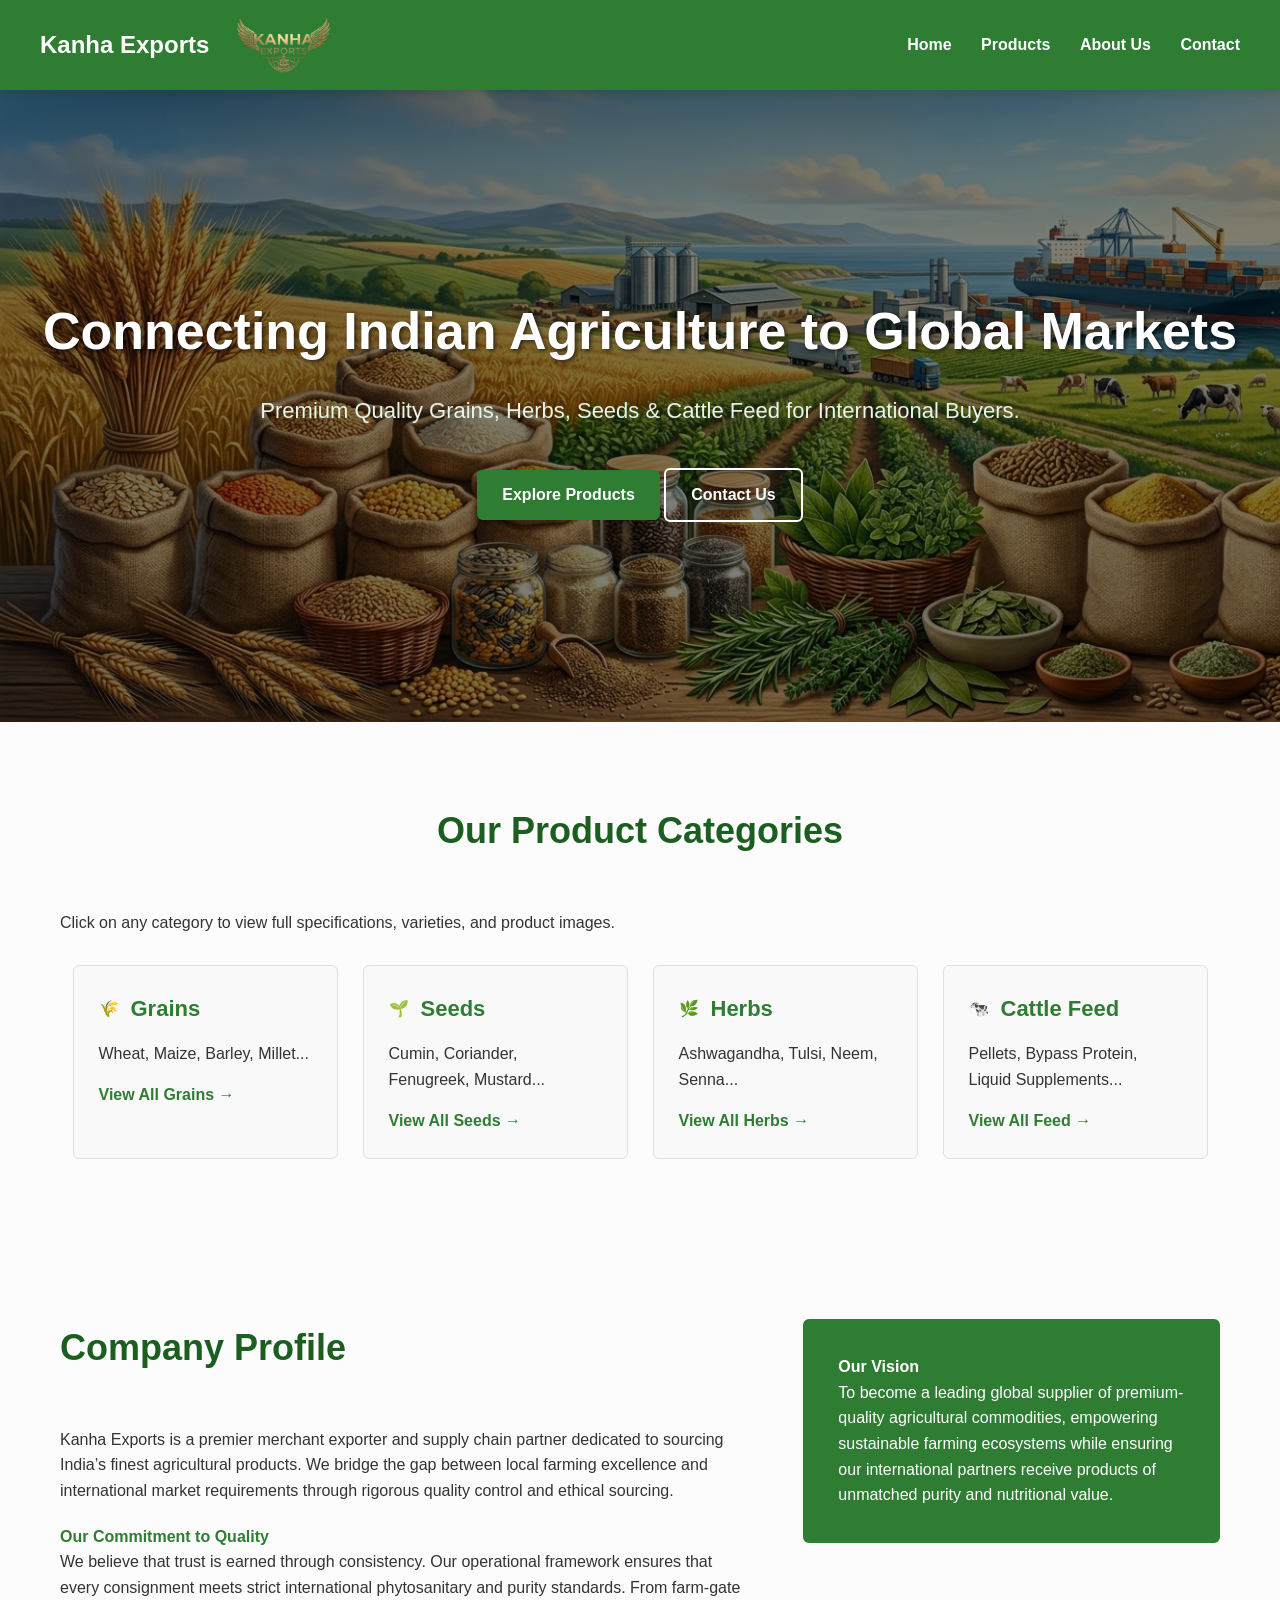
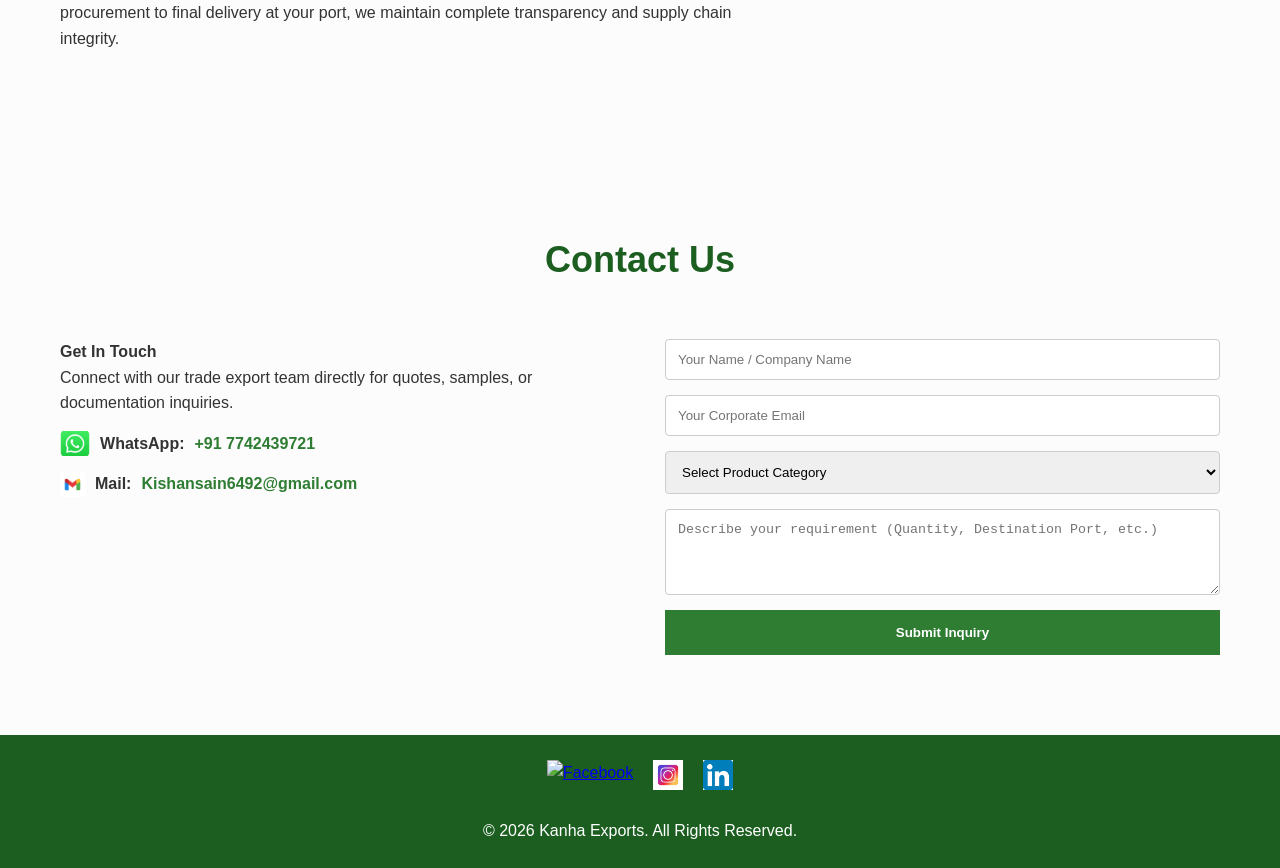
==== index.html @ 9e3fbcd3 "Fix Facebook image path" ====
<!DOCTYPE html>
    <html lang="en">
    <head>
        <meta charset="UTF-8">
        <meta name="viewport" content="width=device-width, initial-scale=1.0">
        <title>Kanha Exports | Global Agricultural Supplier</title>
        <link rel="stylesheet" href="css/style.css">
    </head>
    <body>

    <header>
        <div class="logo">
            <a href="index.html" style="display: flex; align-items: center; text-decoration: none; color: white; gap: 10px;">
                <span style="font-size: 24px; font-weight: bold;">Kanha Exports</span>
                <img src="image/logo.png" alt="Kanha Exports Logo" style="height: 50px;">
            </a>
        </div>
        <nav>
            <a href="index.html">Home</a>
            <a href="products.html">Products</a>
            <a href="index.html#about">About Us</a>
            <a href="index.html#contact" class="nav-contact">Contact</a>
        </nav>
    </header>

    <section class="hero">
        <div class="hero-content">
            <h2>Connecting Indian Agriculture to Global Markets</h2>
            <p>Premium Quality Grains, Herbs, Seeds & Cattle Feed for International Buyers.</p>
            <div class="hero-buttons">
                <a href="products.html" class="btn-primary">Explore Products</a>
                <a href="#contact" class="btn-secondary">Contact Us</a>
            </div>
        </div>
    </section>

    <section id="products" class="section products-section">
        <div class="container">
            <h3 class="section-title">Our Product Categories</h3>
            <p class="section-subtitle">Click on any category to view full specifications, varieties, and product images.</p>
            <div class="product-grid">
                <a href="products.html#grains" class="product-card overview-card">
                    <div class="product-header"><span class="icon">🌾</span><h4>Grains</h4></div>
                    <p>Wheat, Maize, Barley, Millet...</p>
                    <span class="view-more-link">View All Grains &rarr;</span>
                </a>
                <a href="products.html#seeds" class="product-card overview-card">
                    <div class="product-header"><span class="icon">🌱</span><h4>Seeds</h4></div>
                    <p>Cumin, Coriander, Fenugreek, Mustard...</p>
                    <span class="view-more-link">View All Seeds &rarr;</span>
                </a>
                <a href="products.html#herbs" class="product-card overview-card">
                    <div class="product-header"><span class="icon">🌿</span><h4>Herbs</h4></div>
                    <p>Ashwagandha, Tulsi, Neem, Senna...</p>
                    <span class="view-more-link">View All Herbs &rarr;</span>
                </a>
                <a href="products.html#feed" class="product-card overview-card">
                    <div class="product-header"><span class="icon">🐄</span><h4>Cattle Feed</h4></div>
                    <p>Pellets, Bypass Protein, Liquid Supplements...</p>
                    <span class="view-more-link">View All Feed &rarr;</span>
                </a>
            </div>
        </div>
    </section>

    <section id="about" class="section about-section">
    <div class="container">
        <div class="about-grid">
            <div class="about-main">
                <h3 class="section-title" style="text-align: left;">Company Profile</h3>
                <p>Kanha Exports is a premier merchant exporter and supply chain partner dedicated to sourcing India’s finest agricultural products. We bridge the gap between local farming excellence and international market requirements through rigorous quality control and ethical sourcing.</p>
                <h4 class="sub-heading" style="color: #2E7D32; margin-top: 20px;">Our Commitment to Quality</h4>
                <p>We believe that trust is earned through consistency. Our operational framework ensures that every consignment meets strict international phytosanitary and purity standards. From farm-gate procurement to final delivery at your port, we maintain complete transparency and supply chain integrity.</p>
            </div>
            <div class="vision-box">
                <h4>Our Vision</h4>
                <p>To become a leading global supplier of premium-quality agricultural commodities, empowering sustainable farming ecosystems while ensuring our international partners receive products of unmatched purity and nutritional value.</p>
            </div>
        </div>
    </div>
</section>

    <section id="contact" class="section contact-section">
    <div class="container">
        <h3 class="section-title">Contact Us</h3>

        <div class="contact-grid">

            <!-- LEFT SIDE -->
            <div class="contact-info">
                <h4>Get In Touch</h4>
                <p>Connect with our trade export team directly for quotes, samples, or documentation inquiries.</p>

                <div class="info-link" style="display:flex;align-items:center;gap:10px;margin-top:15px;">
                    <img src="image/whatsapp.png" alt="WhatsApp" style="height:25px;">
                    <strong>WhatsApp:</strong> 
                    <a href="https://wa.me/917742439721" target="_blank"
                       style="color:#2E7D32;text-decoration:none;font-weight:bold;">
                        +91 7742439721
                    </a>
                </div>

                <div class="info-link" style="display:flex;align-items:center;gap:10px;margin-top:15px;">
                    <img src="image/email.png" alt="email" style="height:25px;">
                    <strong>Mail:</strong> 
                    <a href="mailto:Kishansain6492@gamil.com"
                       style="color:#2E7D32;text-decoration:none;font-weight:bold;">
                        Kishansain6492@gmail.com
                    </a>
                </div>
            </div>

            <!-- RIGHT SIDE -->
            <div class="contact-form-container">

                <form class="inquiry-form" action="https://formsubmit.co/kishansain6492@gmail.com" method="POST">

    <input type="text" name="name" placeholder="Your Name / Company Name" required>

    <input type="email" name="email" placeholder="Your Corporate Email" required>

    <select name="product_category" required>
        <option value="" disabled selected>Select Product Category</option>
        <option value="grains">Grains</option>
        <option value="seeds">Seeds</option>
        <option value="herbs">Herbs</option>
        <option value="cattle-feed">Cattle Feed</option>
    </select>

    <textarea name="message" rows="4"
        placeholder="Describe your requirement (Quantity, Destination Port, etc.)"
        required></textarea>

    <button type="submit" class="btn-submit">Submit Inquiry</button>
</form>

            </div>

        </div>
    </div>
</section>
<footer>
    <div class="social-links" style="margin-bottom: 20px; display: flex; justify-content: center; gap: 20px;">
        <a href="https://facebook.com/yourpage" target="_blank">
           <img src="image/Facebook.png" alt="Facebook" style="height: 30px;">
        </a>

        <a href="https://instagram.com/yourpage" target="_blank">
            <img src="image/instagram.png" alt="Instagram" style="height: 30px;">
        </a>

        <a href="https://linkedin.com/in/yourpage" target="_blank">
            <img src="image/linkedin.png" alt="LinkedIn" style="height: 30px;">
        </a>
    </div>

    <p style="text-align:center;">
        &copy; 2026 Kanha Exports. All Rights Reserved.
    </p>
</footer>
---- css/style.css ----
/* /* --- Hero Text Size --- */
.hero-content h2 { font-size: 52px; color: white; margin-bottom: 20px; text-shadow: 2px 2px 4px rgba(0,0,0,0.6); }
.hero-content p { font-size: 22px; color: #e8f5e9; margin-bottom: 40px; }

/* --- Product Cards (Grid Layout) --- */
.product-grid { display: flex; justify-content: center; gap: 25px; flex-wrap: wrap; margin-top: 30px; }
.product-card { 
    background-color: #ffffff; 
    border: 1px solid #e0e0e0; 
    border-radius: 8px; 
    padding: 30px; 
    width: 270px; 
    transition: transform 0.3s ease;
    text-decoration: none;
    color: #333;
    display: block;
}
.product-card:hover { transform: translateY(-10px); box-shadow: 0 10px 20px rgba(0,0,0,0.1); }
.product-header { display: flex; align-items: center; gap: 12px; margin-bottom: 15px; }
.product-header h4 { font-size: 22px; color: #2E7D32; }
.view-more-link { display: block; margin-top: 15px; font-weight: bold; color: #2E7D32; }
 
* { margin: 0; padding: 0; box-sizing: border-box; }
html { scroll-behavior: smooth; }
body { font-family: Arial, sans-serif; background-color: #fcfcfc; color: #333; line-height: 1.6; }
.container { max-width: 1200px; margin: 0 auto; padding: 0 20px; }
.section { padding: 80px 0; }
.section-title { font-size: 36px; color: #1b5e20; text-align: center; margin-bottom: 50px; }

/* ==========================================================================
   2. HEADER & LOGO (Restored)
   ========================================================================== */
header { 
    background-color: #2E7D32; color: white; padding: 20px 40px; 
    display: flex; justify-content: space-between; align-items: center; 
    position: sticky; top: 0; z-index: 1000; box-shadow: 0 2px 10px rgba(0,0,0,0.1);
}
header .logo a { display: flex; align-items: center; text-decoration: none; color: white; gap: 15px; }
header .logo img { height: 60px; width: auto; }
header .logo span { font-size: 24px; font-weight: bold; }
nav a { color: white; text-decoration: none; margin-left: 25px; font-weight: bold; }

/* ==========================================================================
   3. HERO & PRODUCTS (Restored)
   ========================================================================== */
.hero { 
    background: linear-gradient(rgba(0,0,0,0.5), rgba(0,0,0,0.5)), url("../image/banner.png"); 
    background-size: cover; text-align: center; padding: 200px 20px; color: white; 
}
.product-grid { display: flex; justify-content: center; gap: 25px; flex-wrap: wrap; }
.product-card { background: #f9f9f9; border: 1px solid #e0e0e0; padding: 25px; width: 265px; border-radius: 6px; }

/* ==========================================================================
   4. ABOUT & VISION (Full restore)
   ========================================================================== */
.about-grid { display: flex; gap: 50px; align-items: flex-start; }
.about-main { flex: 2; }
.about-main p { margin-bottom: 20px; }
.vision-box { flex: 1; background-color: #2E7D32; color: white; padding: 35px; border-radius: 6px; }

/* ==========================================================================
   5. CONTACT FORM (Full restore)
   ========================================================================== */
.contact-grid { display: flex; gap: 50px; }
.contact-info, .contact-form-container { flex: 1; }
.inquiry-form { display: flex; flex-direction: column; gap: 15px; }
.inquiry-form input, .inquiry-form select, .inquiry-form textarea { padding: 12px; border: 1px solid #ccc; border-radius: 4px; }
.btn-submit { background-color: #2E7D32; color: white; padding: 15px; border: none; cursor: pointer; font-weight: bold; }

/* ==========================================================================
   6. PRODUCT PAGE SPECIFIC (Full restore)
   ========================================================================== */
   .page-banner{
    display: flex;
    justify-content: center;
    align-items: center;
    text-align: center;
    height: 300px;
    background: #1f4d2b; /* you can replace with image later */
    color: white;
}

.banner-content h2{
    font-size: 38px;
    font-weight: bold;
    margin-bottom: 10px;
}

.banner-content p{
    font-size: 18px;
    opacity: 0.9;
}
.inner-product-grid { display: flex; flex-wrap: wrap; gap: 30px; }
.item-card { background: #ffffff; border: 1px solid #e0e0e0; border-radius: 6px; overflow: hidden; width: calc(33.33% - 20px); }
.item-img { width: 100%; height: 220px; object-fit: cover; }
.item-info { padding: 20px; }
.btn-quote { display: inline-block; background-color: #2E7D32; color: white; padding: 10px 15px; text-decoration: none; margin-top: 10px; }

/* ==========================================================================
   7. FOOTER
   ========================================================================== */
footer { background-color: #1b5e20; color: white; text-align: center; padding: 25px; }
header .logo img {
    height: 70px !important; /* Force the height */
    width: auto;
    max-height: 70px;
    display: block;
}

header {
    padding: 10px 40px !important; /* Tighten the header so it fits the logo */
}
.btn-primary{
    display: inline-block;
    padding: 12px 25px;
    background: #2E7D32;
    color: white;
    text-decoration: none;
    border-radius: 6px;
    font-weight: bold;
    transition: 0.3s;
}

.btn-primary:hover{
    background: #1f5a22;
}

.btn-secondary{
    display: inline-block;
    padding: 12px 25px;
    background: transparent;
    color: white;
    border: 2px solid white;
    text-decoration: none;
    border-radius: 6px;
    font-weight: bold;
    transition: 0.3s;
}

.btn-secondary:hover{
    background: white;
    color: black;
}
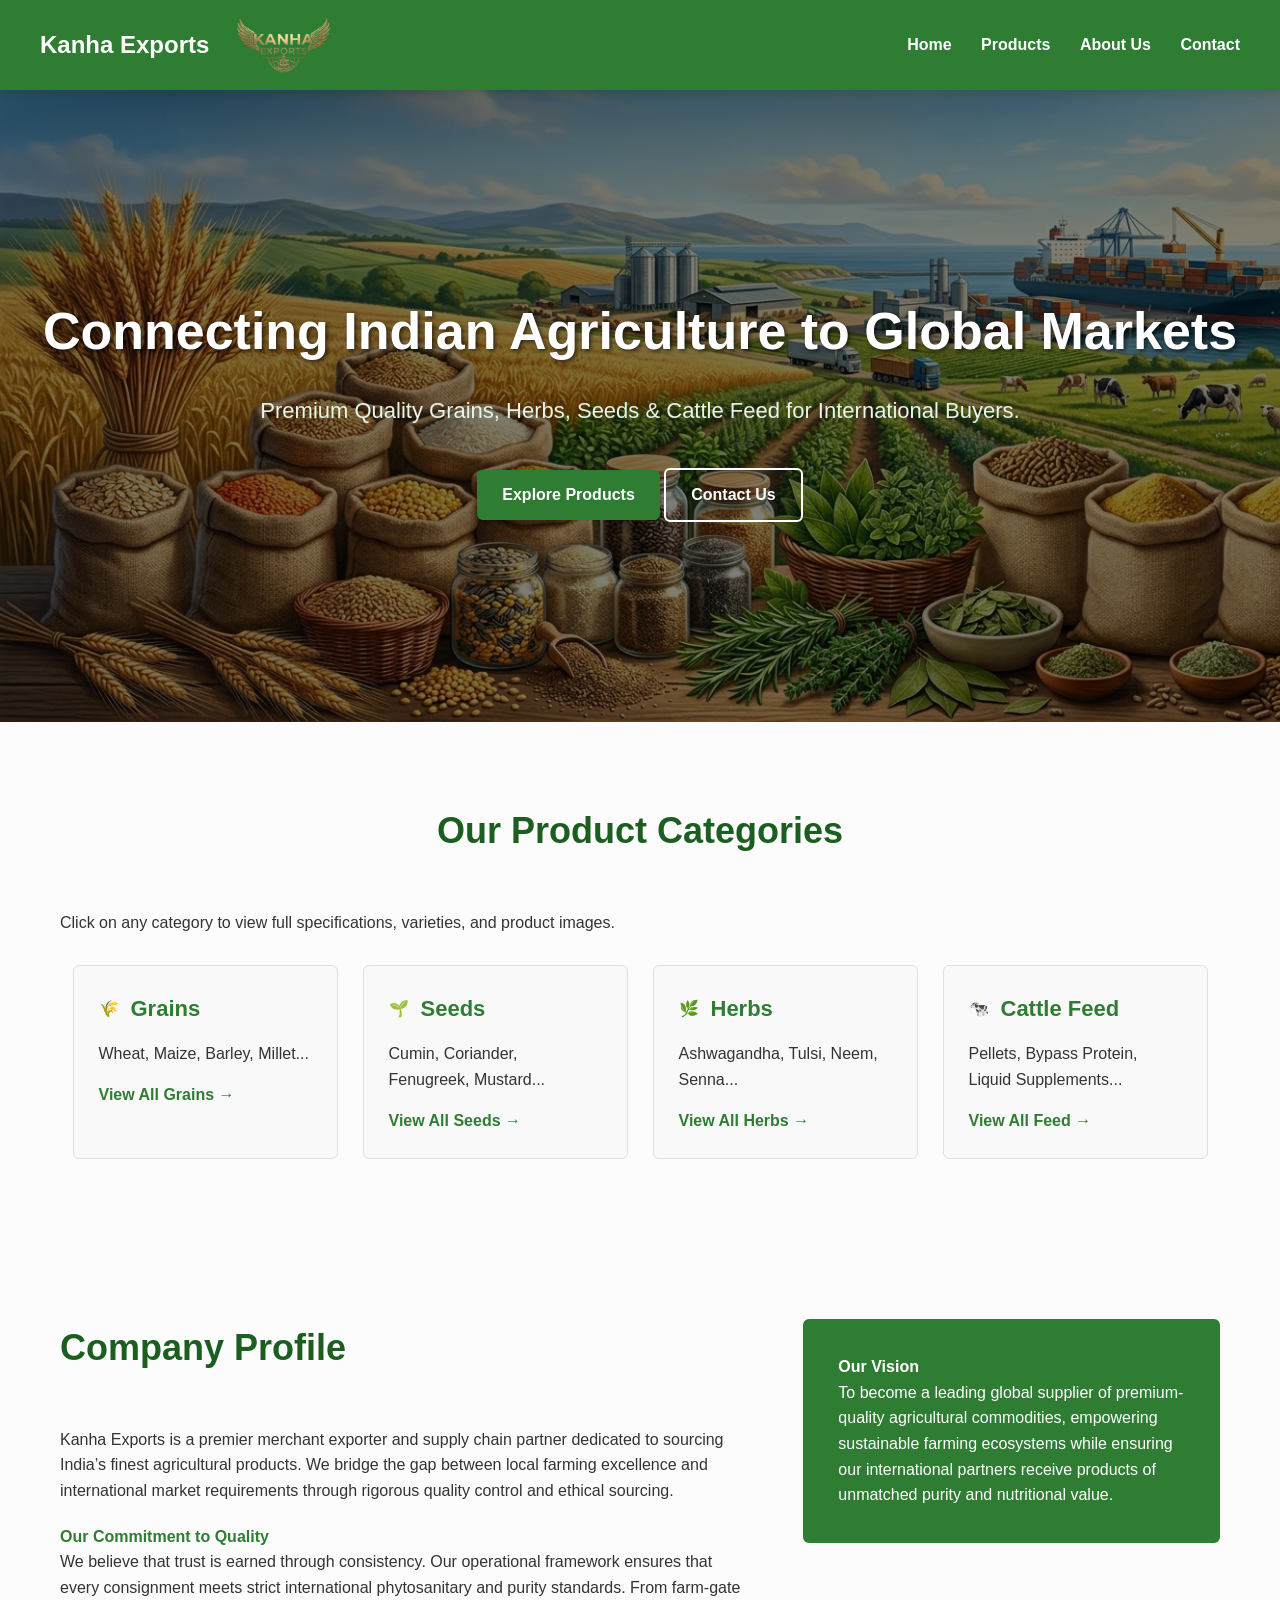
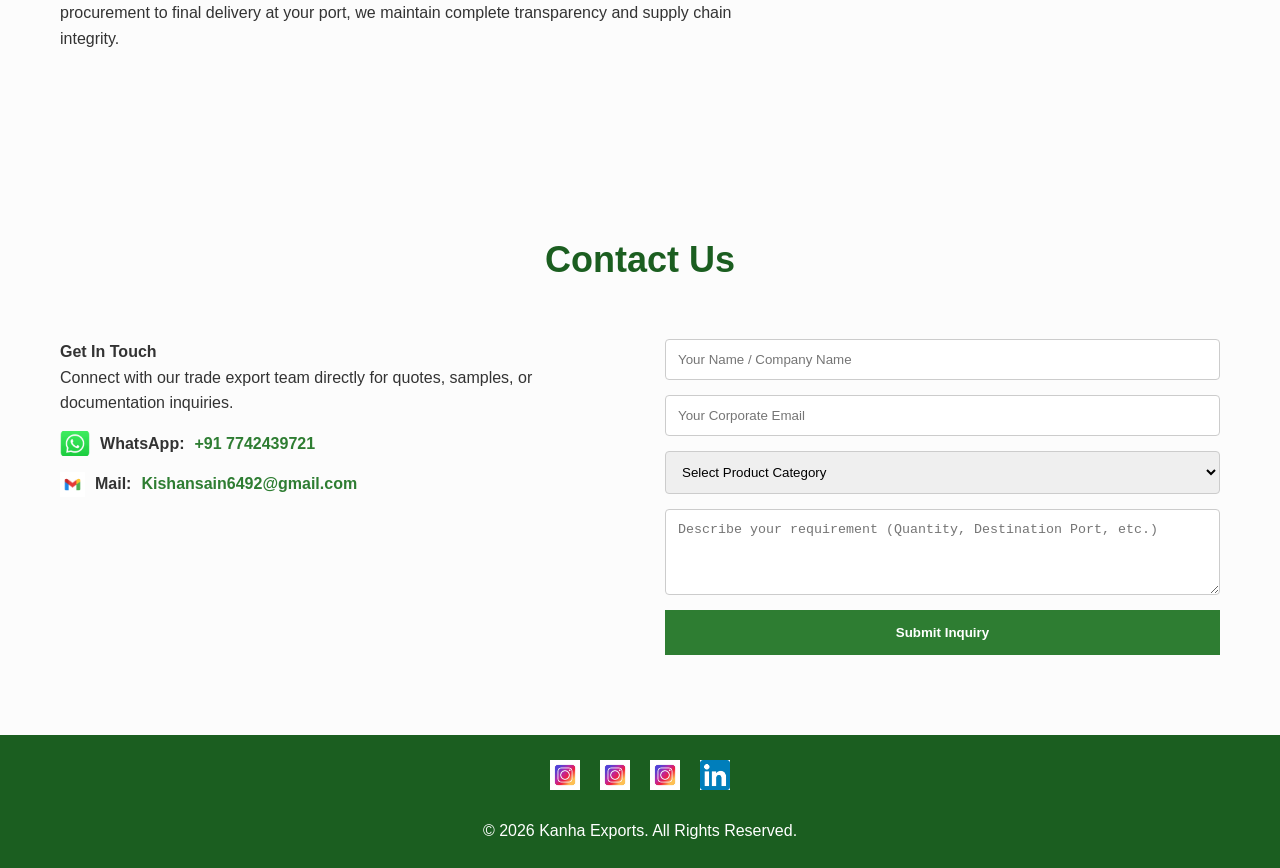
==== commit eef7e8aa: "Test footer icon" ====
--- a/index.html
+++ b/index.html
@@ -141,7 +141,7 @@
 </section>
 <footer>
     <div class="social-links" style="margin-bottom: 20px; display: flex; justify-content: center; gap: 20px;">
-        <a href="https://facebook.com/yourpage" target="_blank">
+        <img src="image/instagram.png" alt="Facebook" style="height: 30px;">
            <img src="image/Facebook.png" alt="Facebook" style="height: 30px;">
         </a>
 
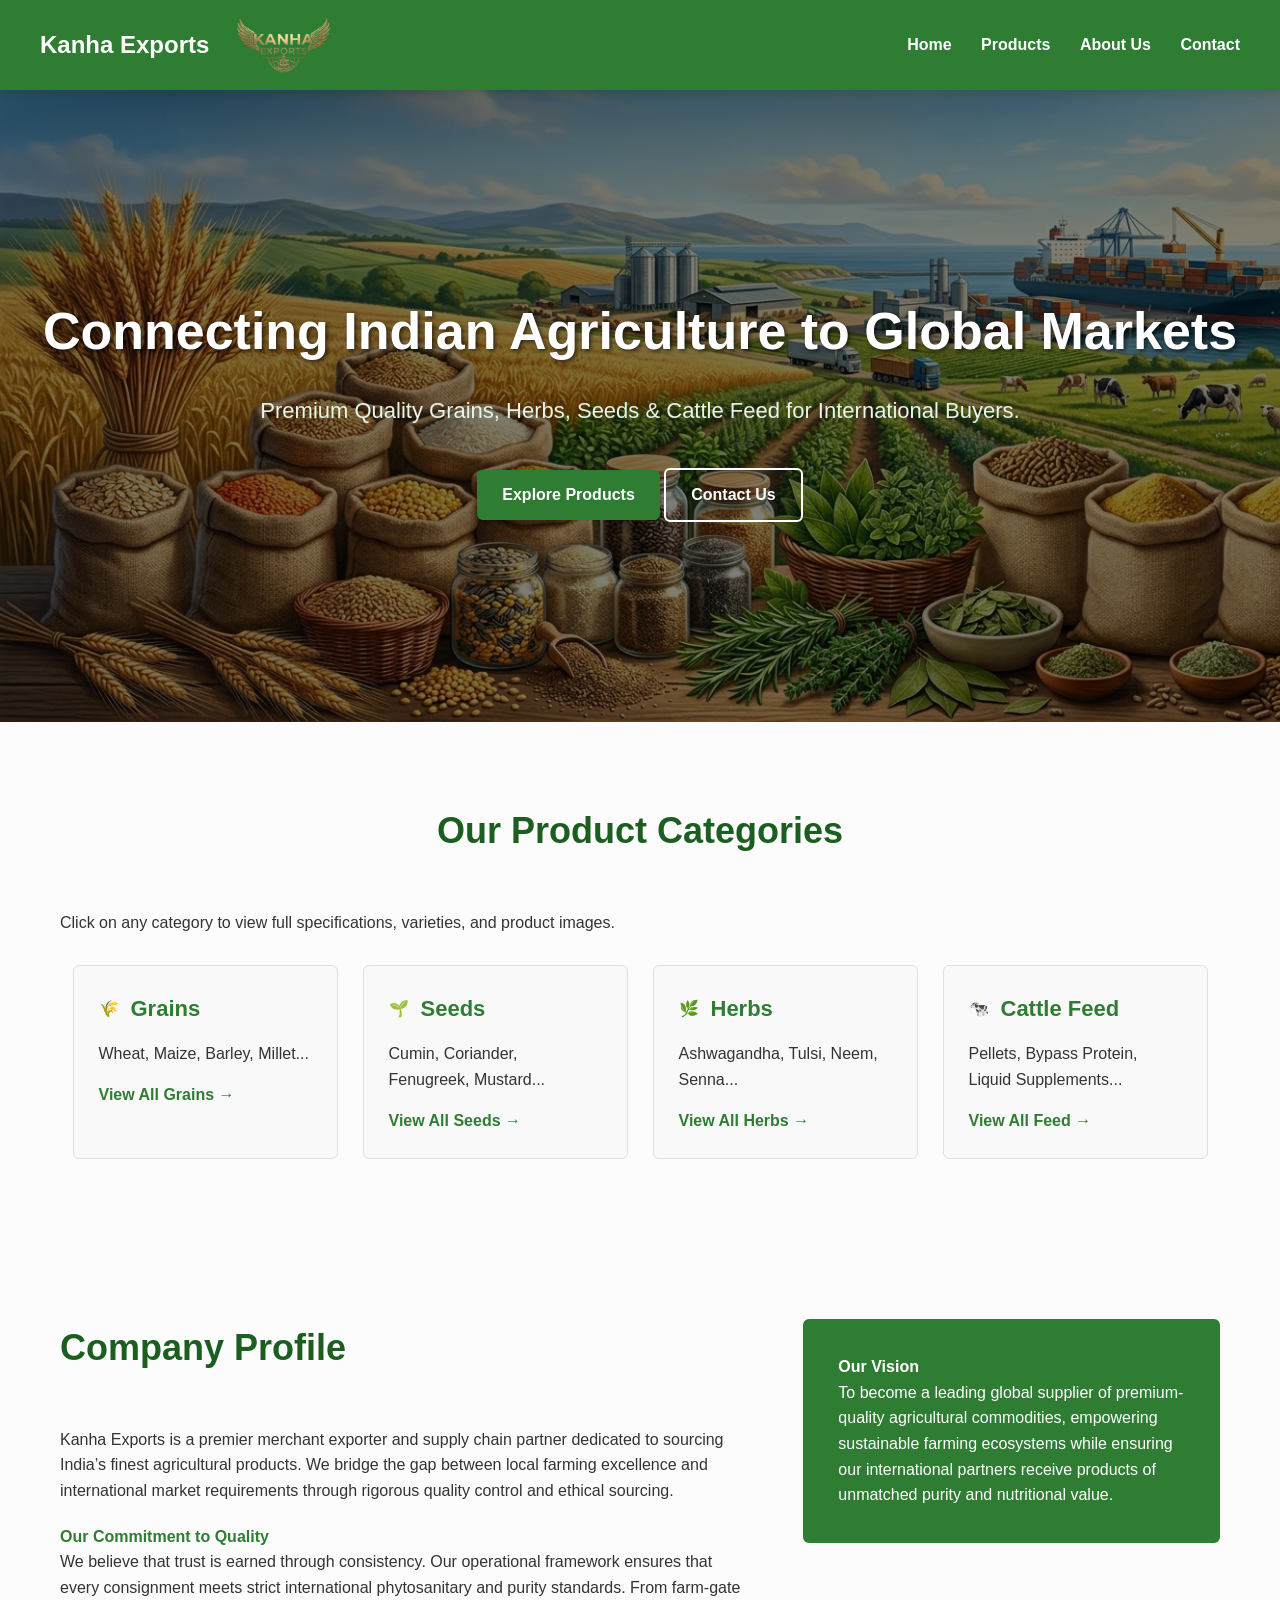
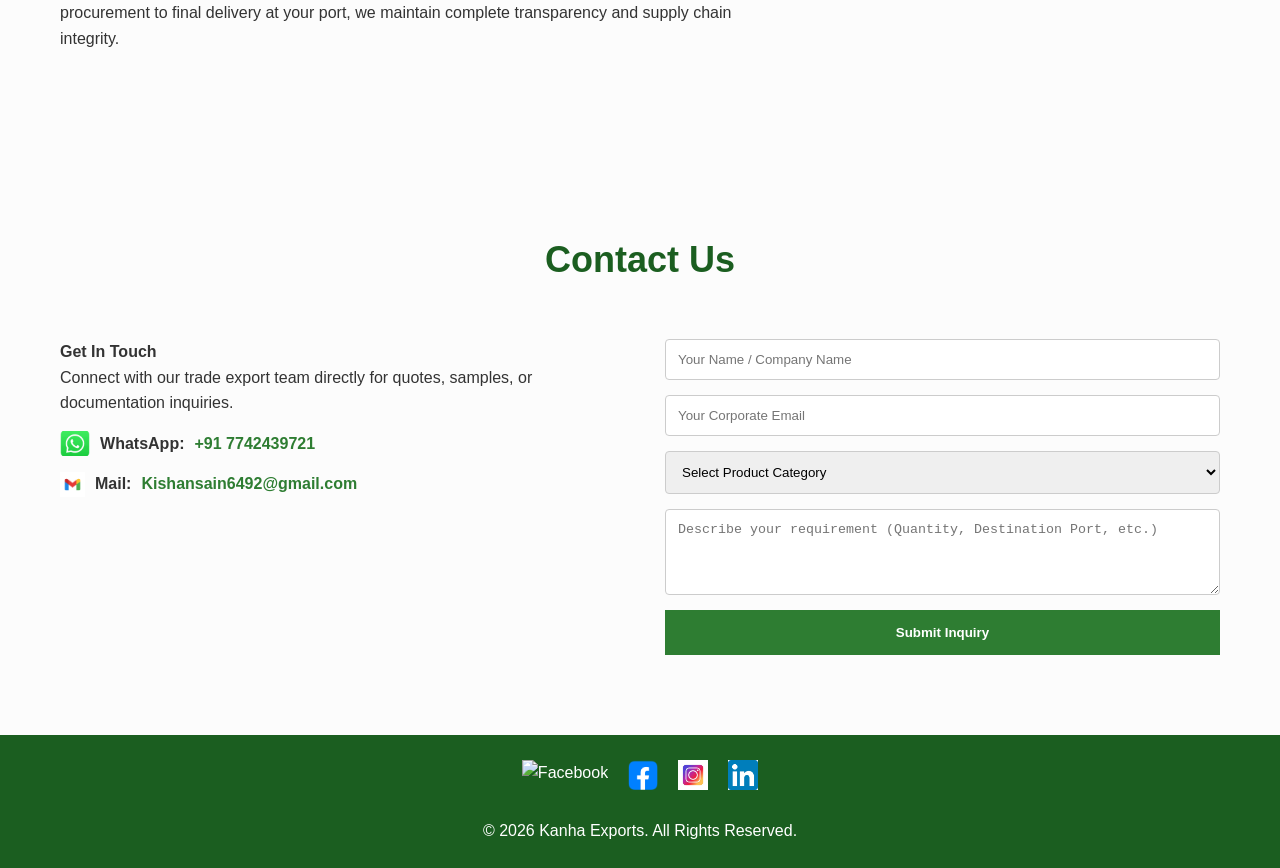
==== commit 22347465: "Restore Facebook icon" ====
--- a/index.html
+++ b/index.html
@@ -141,7 +141,7 @@
 </section>
 <footer>
     <div class="social-links" style="margin-bottom: 20px; display: flex; justify-content: center; gap: 20px;">
-        <img src="image/instagram.png" alt="Facebook" style="height: 30px;">
+        <img src="image/facebook.png" alt="Facebook" style="height: 30px;">
            <img src="image/Facebook.png" alt="Facebook" style="height: 30px;">
         </a>
 
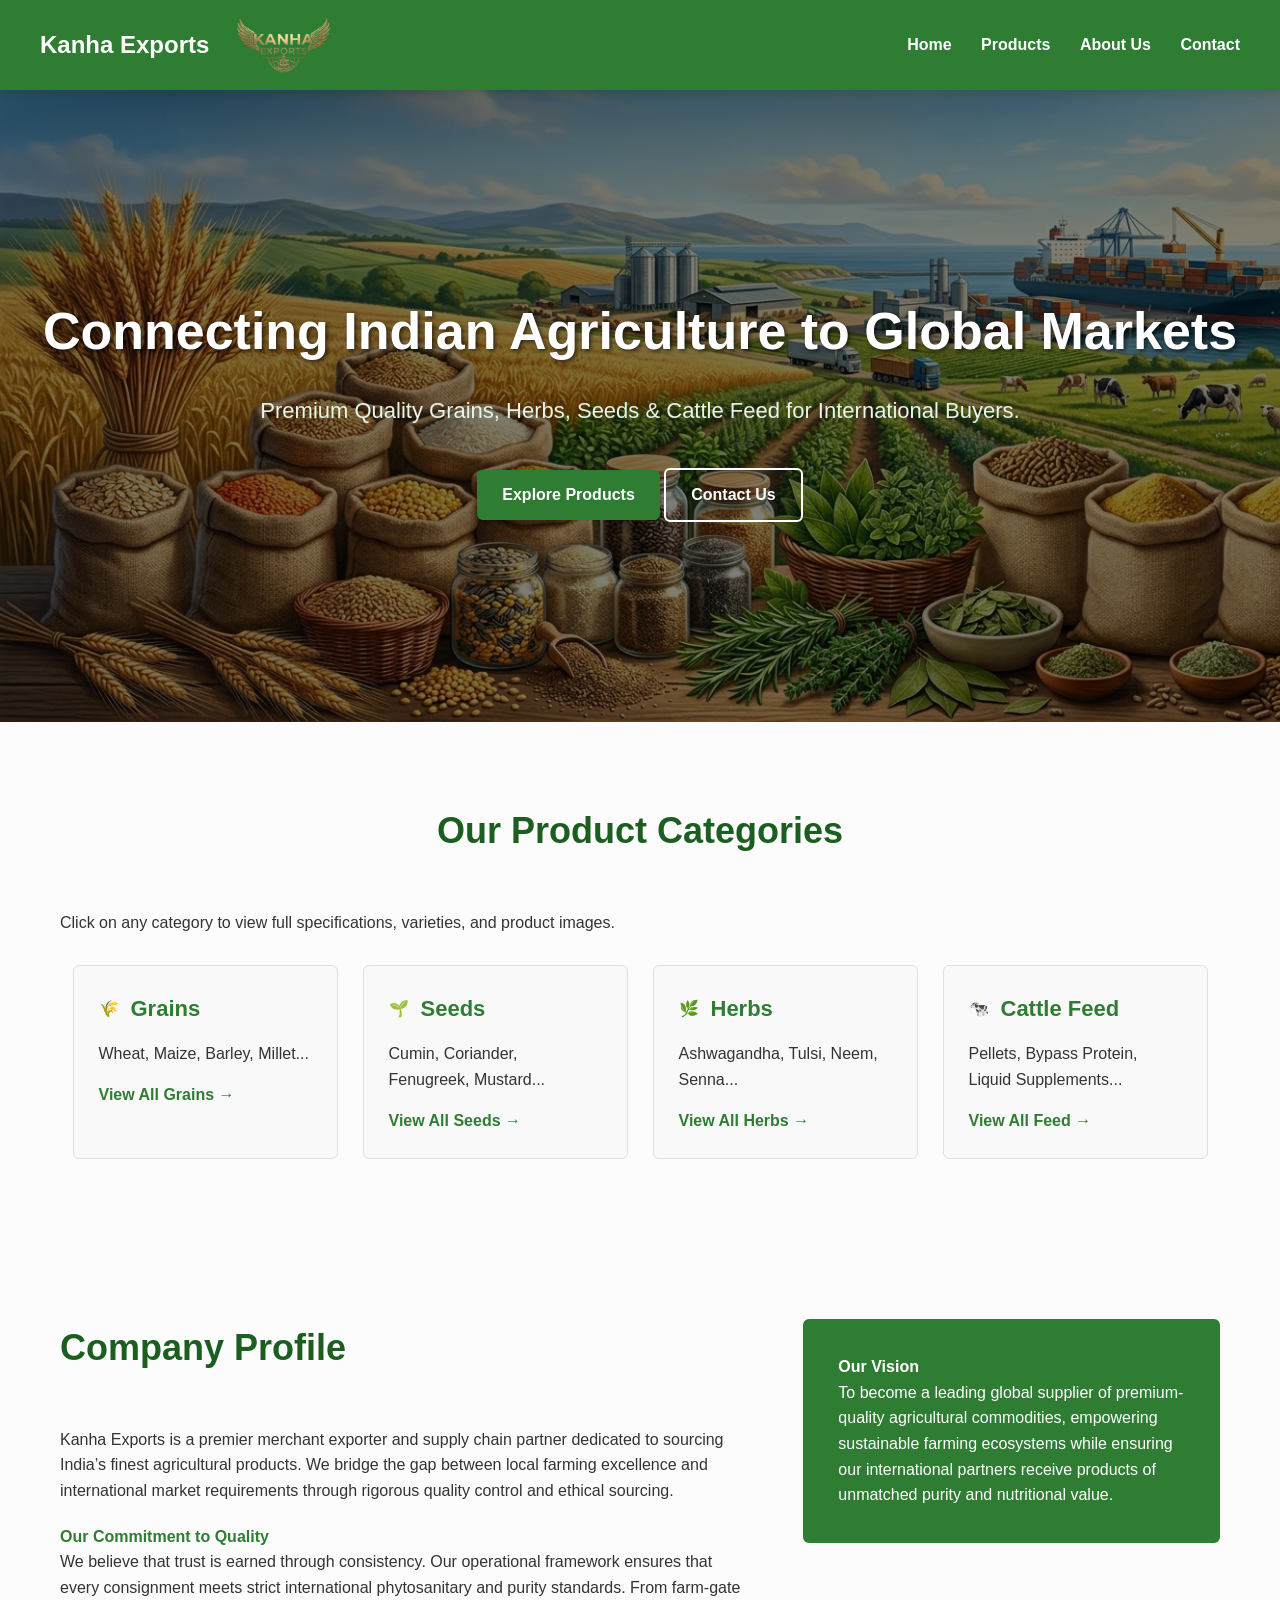
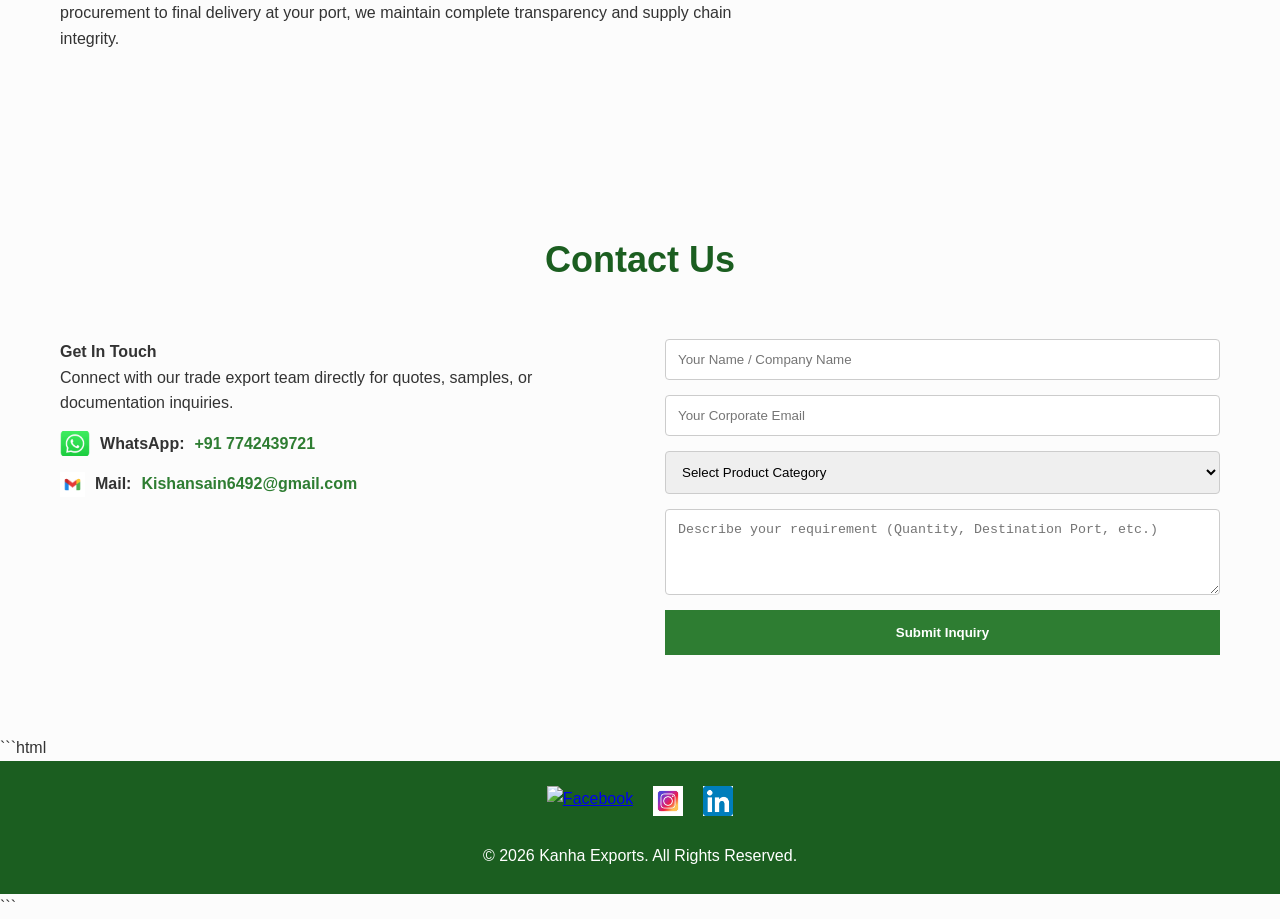
==== commit 3281f23c: "Fix footer social icons" ====
--- a/index.html
+++ b/index.html
@@ -139,10 +139,12 @@
         </div>
     </div>
 </section>
+```html
 <footer>
     <div class="social-links" style="margin-bottom: 20px; display: flex; justify-content: center; gap: 20px;">
-        <img src="image/facebook.png" alt="Facebook" style="height: 30px;">
-           <img src="image/Facebook.png" alt="Facebook" style="height: 30px;">
+
+        <a href="https://facebook.com/yourpage" target="_blank">
+            <img src="image/facebook.png" alt="Facebook" style="height: 30px;">
         </a>
 
         <a href="https://instagram.com/yourpage" target="_blank">
@@ -152,9 +154,11 @@
         <a href="https://linkedin.com/in/yourpage" target="_blank">
             <img src="image/linkedin.png" alt="LinkedIn" style="height: 30px;">
         </a>
+
     </div>
 
-    <p style="text-align:center;">
+    <p style="text-align: center;">
         &copy; 2026 Kanha Exports. All Rights Reserved.
     </p>
-</footer>+</footer>
+```
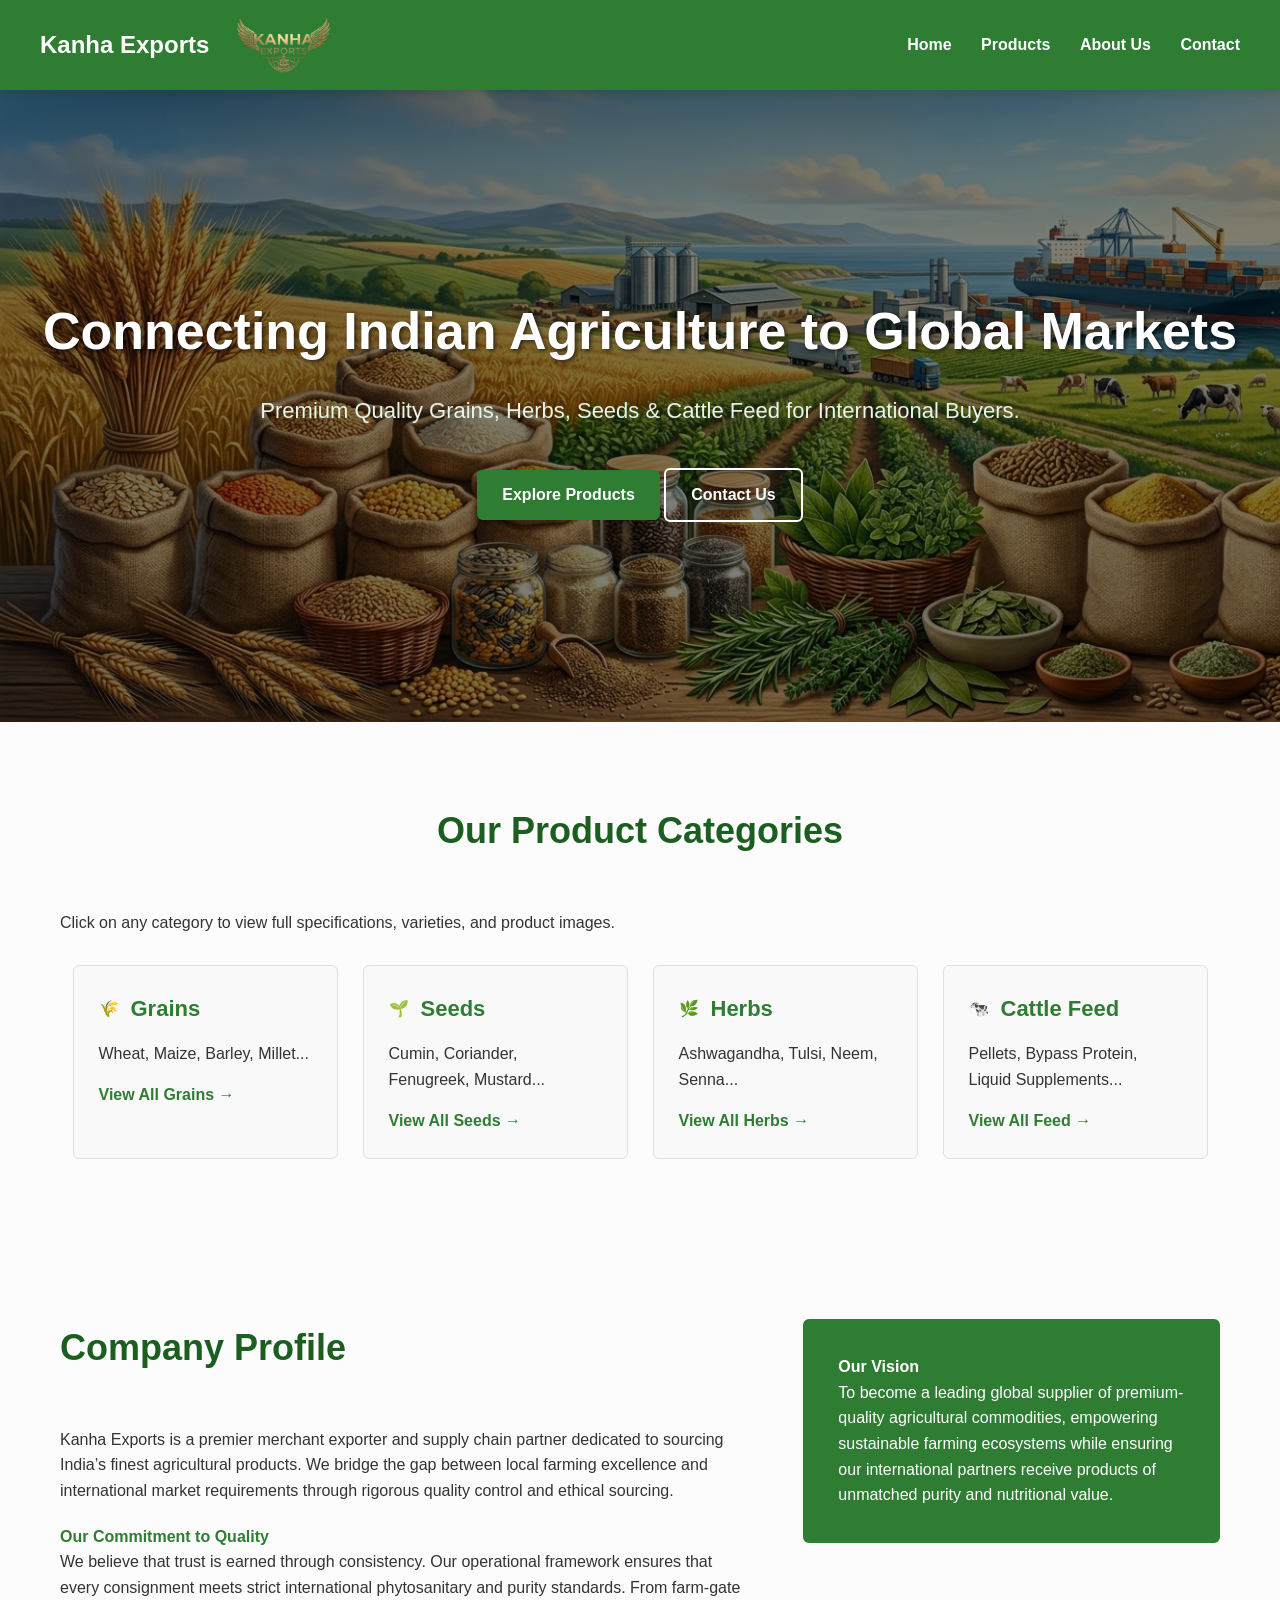
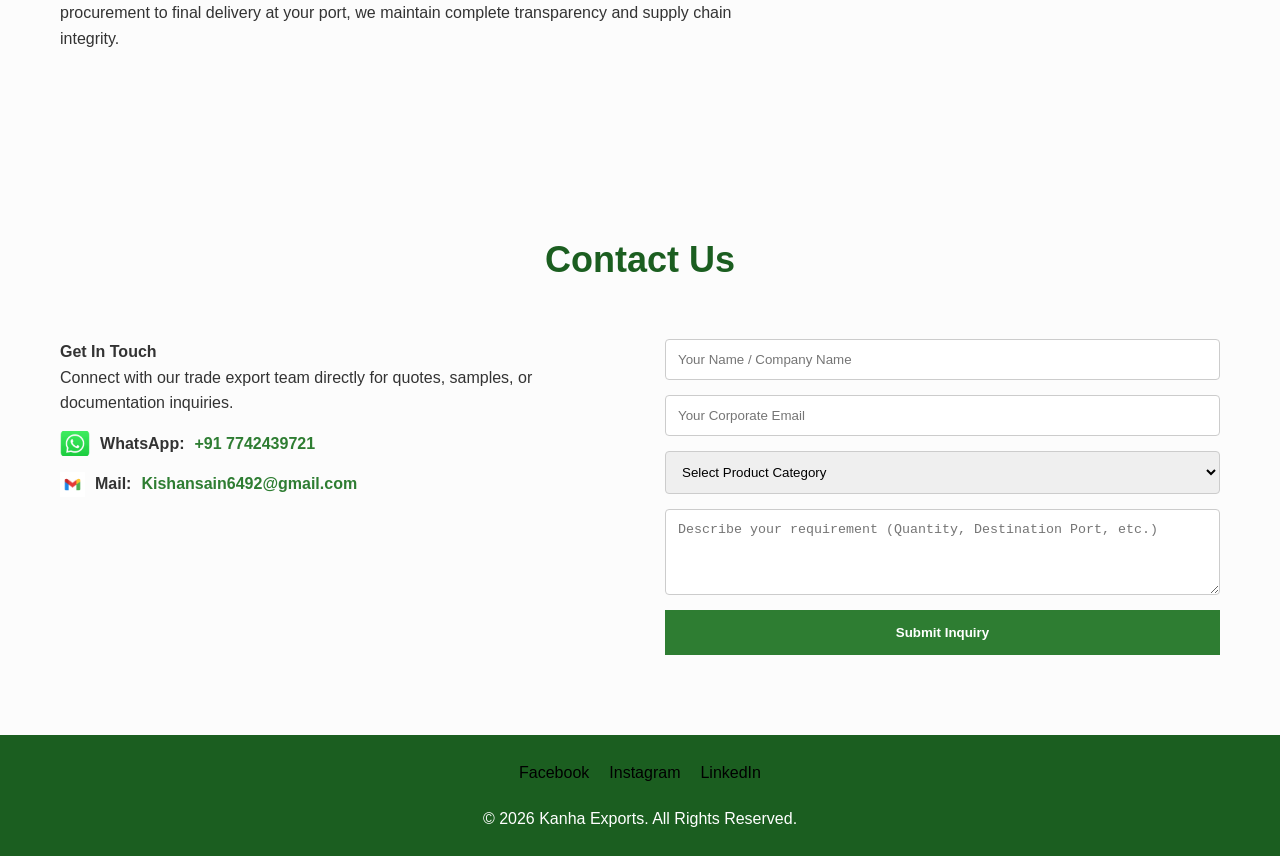
==== commit 28597e3e: "Describe what you changed" ====
--- a/index.html
+++ b/index.html
@@ -139,26 +139,16 @@
         </div>
     </div>
 </section>
-```html
 <footer>
     <div class="social-links" style="margin-bottom: 20px; display: flex; justify-content: center; gap: 20px;">
-
-        <a href="https://facebook.com/yourpage" target="_blank">
-            <img src="image/facebook.png" alt="Facebook" style="height: 30px;">
-        </a>
-
-        <a href="https://instagram.com/yourpage" target="_blank">
-            <img src="image/instagram.png" alt="Instagram" style="height: 30px;">
-        </a>
-
-        <a href="https://linkedin.com/in/yourpage" target="_blank">
-            <img src="image/linkedin.png" alt="LinkedIn" style="height: 30px;">
-        </a>
-
+        <a href="https://facebook.com/yourpage" target="_blank" style="text-decoration: none; color: #000; font-family: sans-serif;">Facebook</a>
+        
+        <a href="https://instagram.com/yourpage" target="_blank" style="text-decoration: none; color: #000; font-family: sans-serif;">Instagram</a>
+        
+        <a href="https://linkedin.com/in/yourpage" target="_blank" style="text-decoration: none; color: #000; font-family: sans-serif;">LinkedIn</a>
     </div>
 
-    <p style="text-align: center;">
+    <p style="text-align:center;">
         &copy; 2026 Kanha Exports. All Rights Reserved.
     </p>
-</footer>
-```
+</footer>
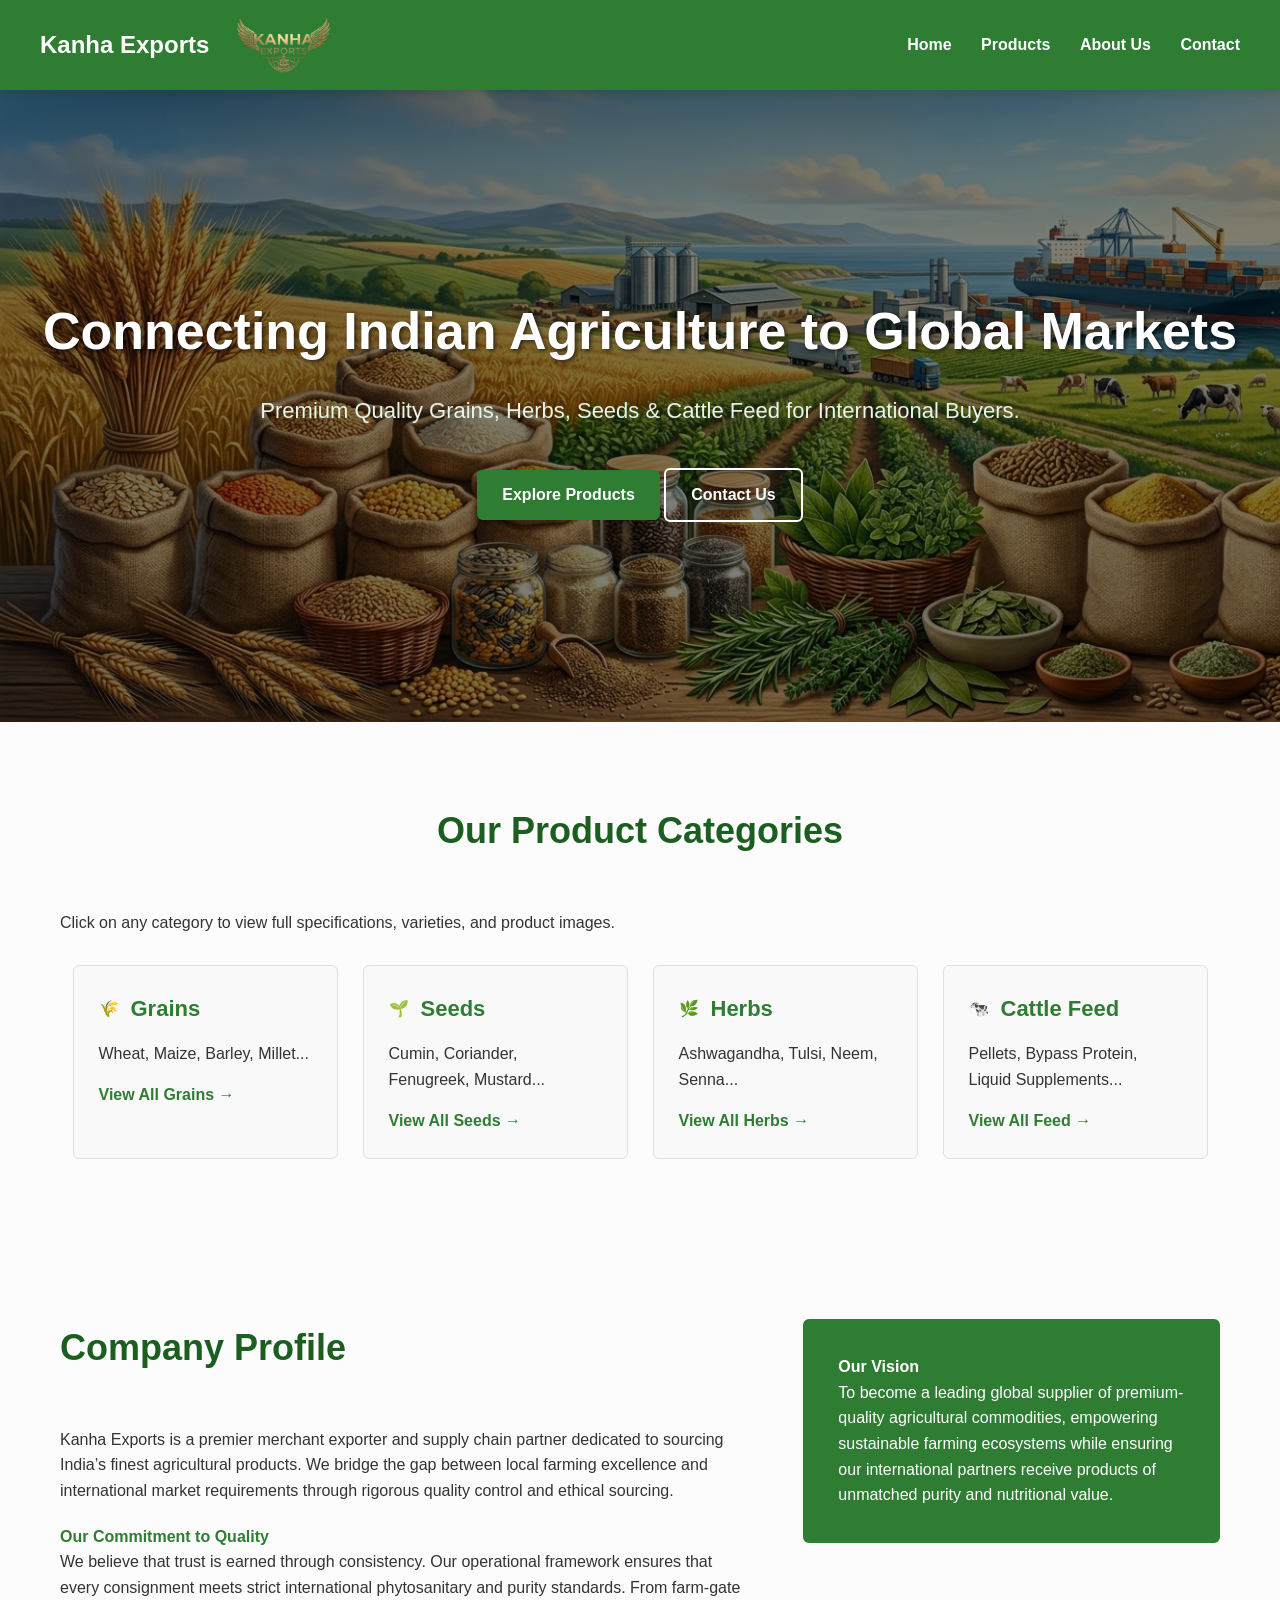
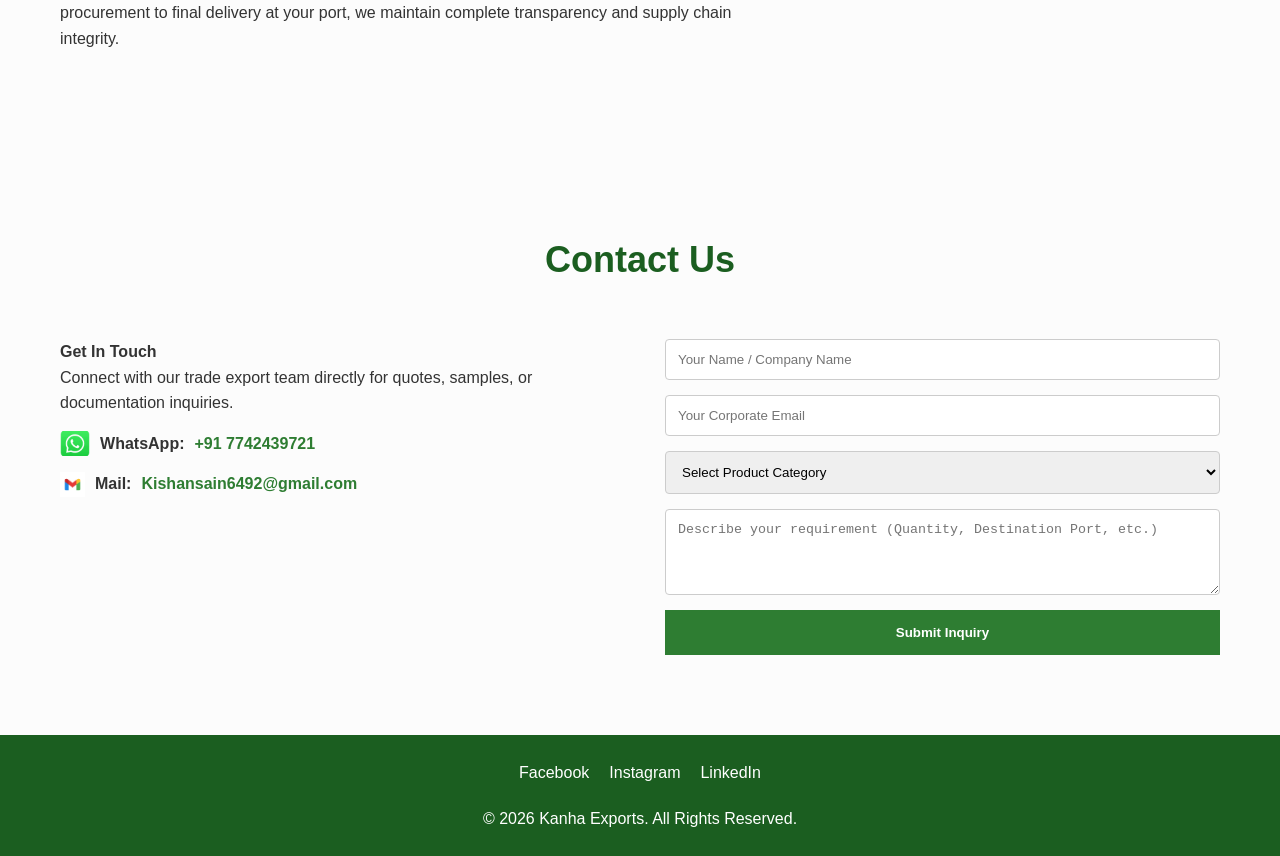
==== commit 7f43135f: "Improve footer design and update index and products pages" ====
--- a/index.html
+++ b/index.html
@@ -141,11 +141,11 @@
 </section>
 <footer>
     <div class="social-links" style="margin-bottom: 20px; display: flex; justify-content: center; gap: 20px;">
-        <a href="https://facebook.com/yourpage" target="_blank" style="text-decoration: none; color: #000; font-family: sans-serif;">Facebook</a>
+        <a href="https://facebook.com/yourpage" target="_blank" style="text-decoration: none; color: #ffffff; font-family: sans-serif;">Facebook</a>
         
-        <a href="https://instagram.com/yourpage" target="_blank" style="text-decoration: none; color: #000; font-family: sans-serif;">Instagram</a>
+        <a href="https://instagram.com/yourpage" target="_blank" style="text-decoration: none; color: #ffffff; font-family: sans-serif;">Instagram</a>
         
-        <a href="https://linkedin.com/in/yourpage" target="_blank" style="text-decoration: none; color: #000; font-family: sans-serif;">LinkedIn</a>
+        <a href="https://linkedin.com/in/yourpage" target="_blank" style="text-decoration: none; color: #ffffff; font-family: sans-serif;">LinkedIn</a>
     </div>
 
     <p style="text-align:center;">
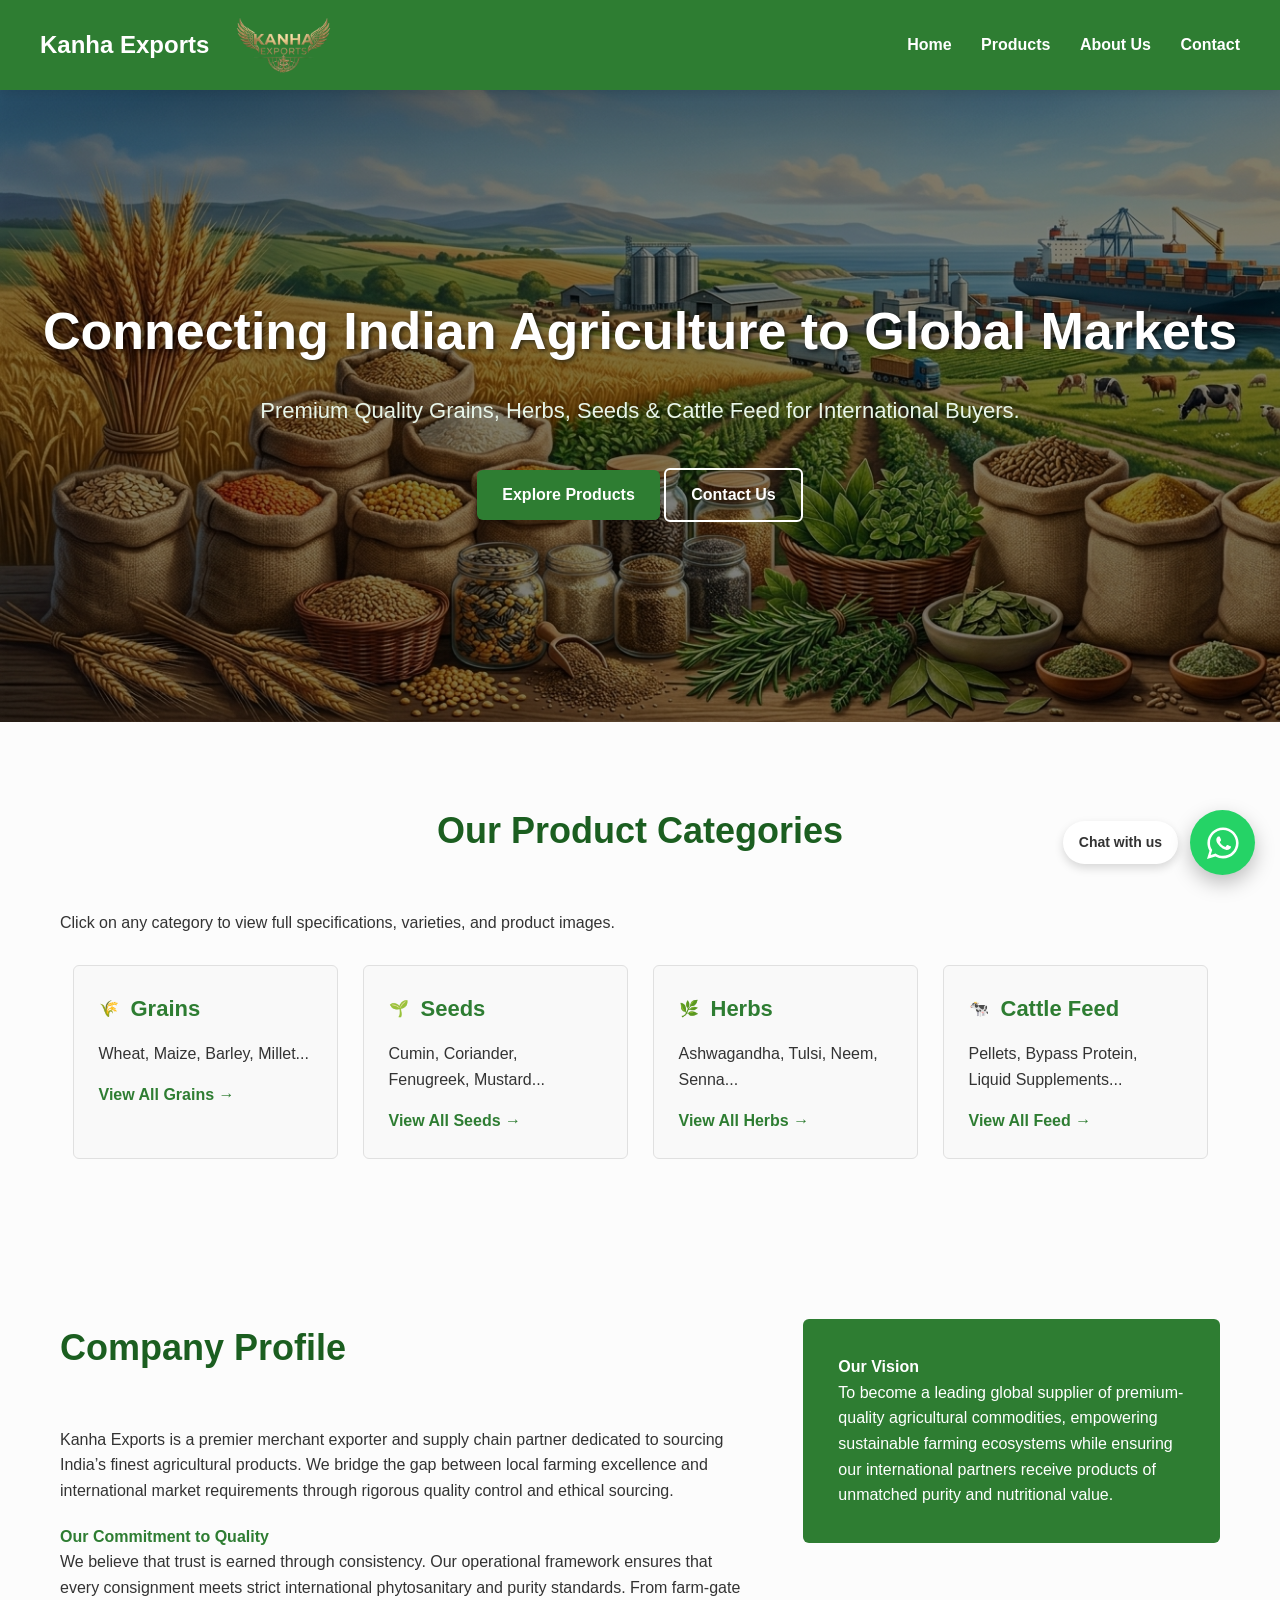
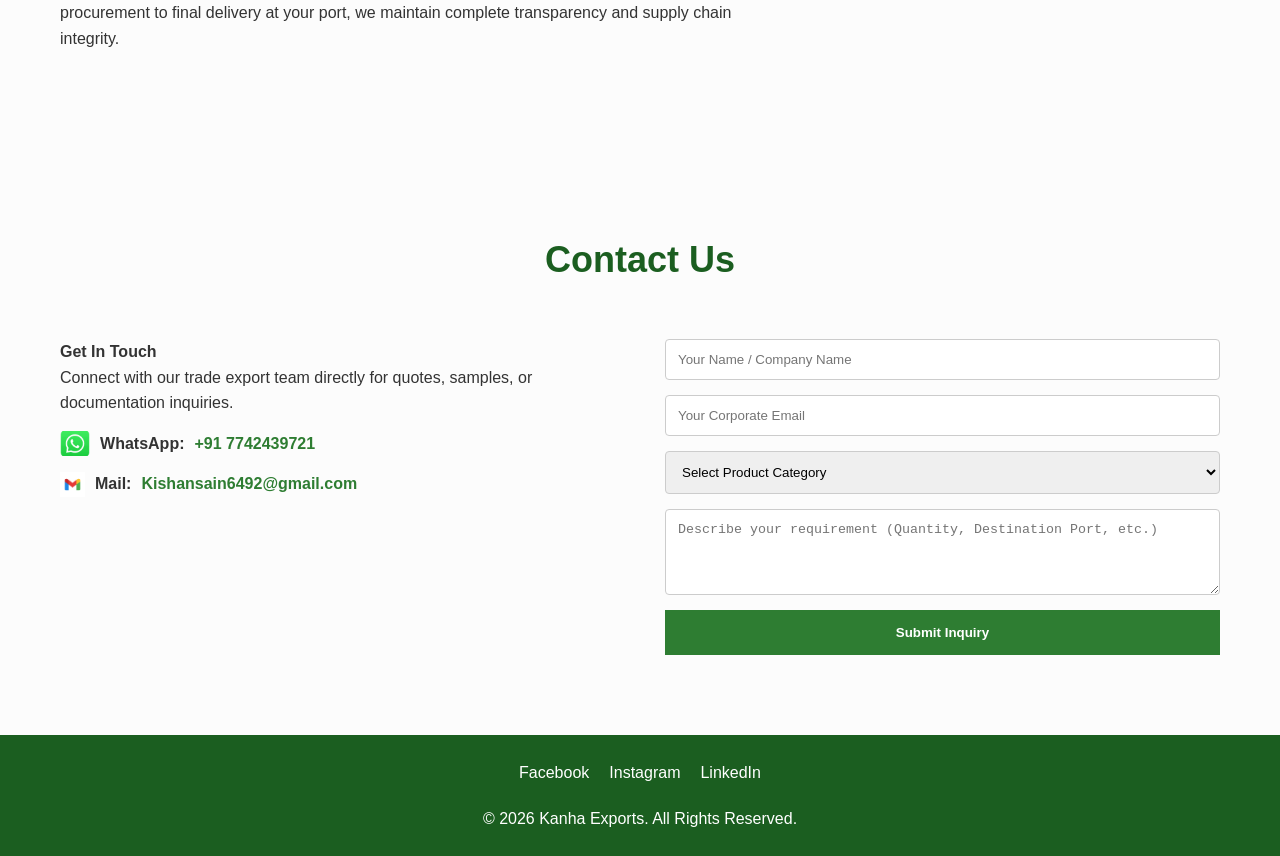
==== commit 9027948d: "Add floating WhatsApp button and update website styling" ====
--- a/index.html
+++ b/index.html
@@ -6,7 +6,30 @@
         <title>Kanha Exports | Global Agricultural Supplier</title>
         <link rel="stylesheet" href="css/style.css">
     </head>
+
     <body>
+
+    <div class="whatsapp-container">
+
+    <span class="whatsapp-tooltip">Chat with us</span>
+
+    <a href="https://wa.me/917742439721?text=Hello%20Kanha%20Exports%2C%20I%20am%20interested%20in%20your%20products."
+       class="whatsapp-float"
+       target="_blank"
+       rel="noopener noreferrer"
+       aria-label="Chat on WhatsApp">
+
+        <svg xmlns="http://www.w3.org/2000/svg"
+             viewBox="0 0 32 32"
+             width="32"
+             height="32"
+             fill="white">
+            <path d="M16 .4C7.4.4.4 7.4.4 16c0 2.8.7 5.4 2.1 7.8L0 32l8.4-2.4c2.3 1.3 4.9 2 7.6 2 8.6 0 15.6-7 15.6-15.6S24.6.4 16 .4zm0 28.4c-2.4 0-4.8-.6-6.8-1.9l-.5-.3-5 1.4 1.5-4.9-.3-.5C3.6 20.7 3 18.4 3 16 3 8.8 8.8 3 16 3s13 5.8 13 13-5.8 12.8-13 12.8zm7.1-9.6c-.4-.2-2.2-1.1-2.5-1.2-.3-.1-.5-.2-.8.2-.2.4-.9 1.2-1.1 1.5-.2.2-.4.3-.8.1-.4-.2-1.5-.6-2.9-1.8-1.1-1-1.8-2.2-2-2.6-.2-.4 0-.6.2-.8.2-.2.4-.4.5-.6.2-.2.2-.4.3-.6.1-.2 0-.5 0-.6 0-.2-.8-2-1.1-2.7-.3-.7-.6-.6-.8-.6h-.7c-.2 0-.6.1-.9.4-.3.4-1.2 1.2-1.2 3s1.3 3.5 1.5 3.8c.2.2 2.5 3.8 6.1 5.3.8.4 1.5.6 2 .7.9.3 1.7.2 2.3.1.7-.1 2.2-.9 2.5-1.7.3-.8.3-1.5.2-1.7-.1-.1-.3-.2-.7-.4z"/>
+        </svg>
+
+    </a>
+
+</div>
 
     <header>
         <div class="logo">
@@ -140,6 +163,8 @@
     </div>
 </section>
 <footer>
+
+
     <div class="social-links" style="margin-bottom: 20px; display: flex; justify-content: center; gap: 20px;">
         <a href="https://facebook.com/yourpage" target="_blank" style="text-decoration: none; color: #ffffff; font-family: sans-serif;">Facebook</a>
         
@@ -151,4 +176,8 @@
     <p style="text-align:center;">
         &copy; 2026 Kanha Exports. All Rights Reserved.
     </p>
-</footer>+</footer>
+    
+</body>
+
+</html>
--- a/css/style.css
+++ b/css/style.css
@@ -140,4 +140,48 @@
 .btn-secondary:hover{
     background: white;
     color: black;
+}
+/* WhatsApp Container */
+.whatsapp-container {
+    position: fixed;
+    bottom: 25px;
+    right: 25px;
+    display: flex;
+    align-items: center;
+    gap: 12px;
+    z-index: 9999;
+}
+
+/* Chat Bubble */
+.whatsapp-tooltip {
+    background: #ffffff;
+    color: #333333;
+    padding: 10px 16px;
+    border-radius: 25px;
+    font-size: 14px;
+    font-family: Arial, sans-serif;
+    font-weight: 600;
+    white-space: nowrap;
+    box-shadow: 0 4px 10px rgba(0, 0, 0, 0.15);
+}
+
+/* WhatsApp Button */
+.whatsapp-float {
+    width: 65px;
+    height: 65px;
+    background-color: #25D366;
+    border-radius: 50%;
+    display: flex;
+    justify-content: center;
+    align-items: center;
+    text-decoration: none;
+    box-shadow: 0 8px 20px rgba(0, 0, 0, 0.25);
+    transition: transform 0.3s ease, box-shadow 0.3s ease;
+    flex-shrink: 0;
+}
+
+/* Hover Effect */
+.whatsapp-float:hover {
+    transform: scale(1.08);
+    box-shadow: 0 10px 25px rgba(0, 0, 0, 0.35);
 }
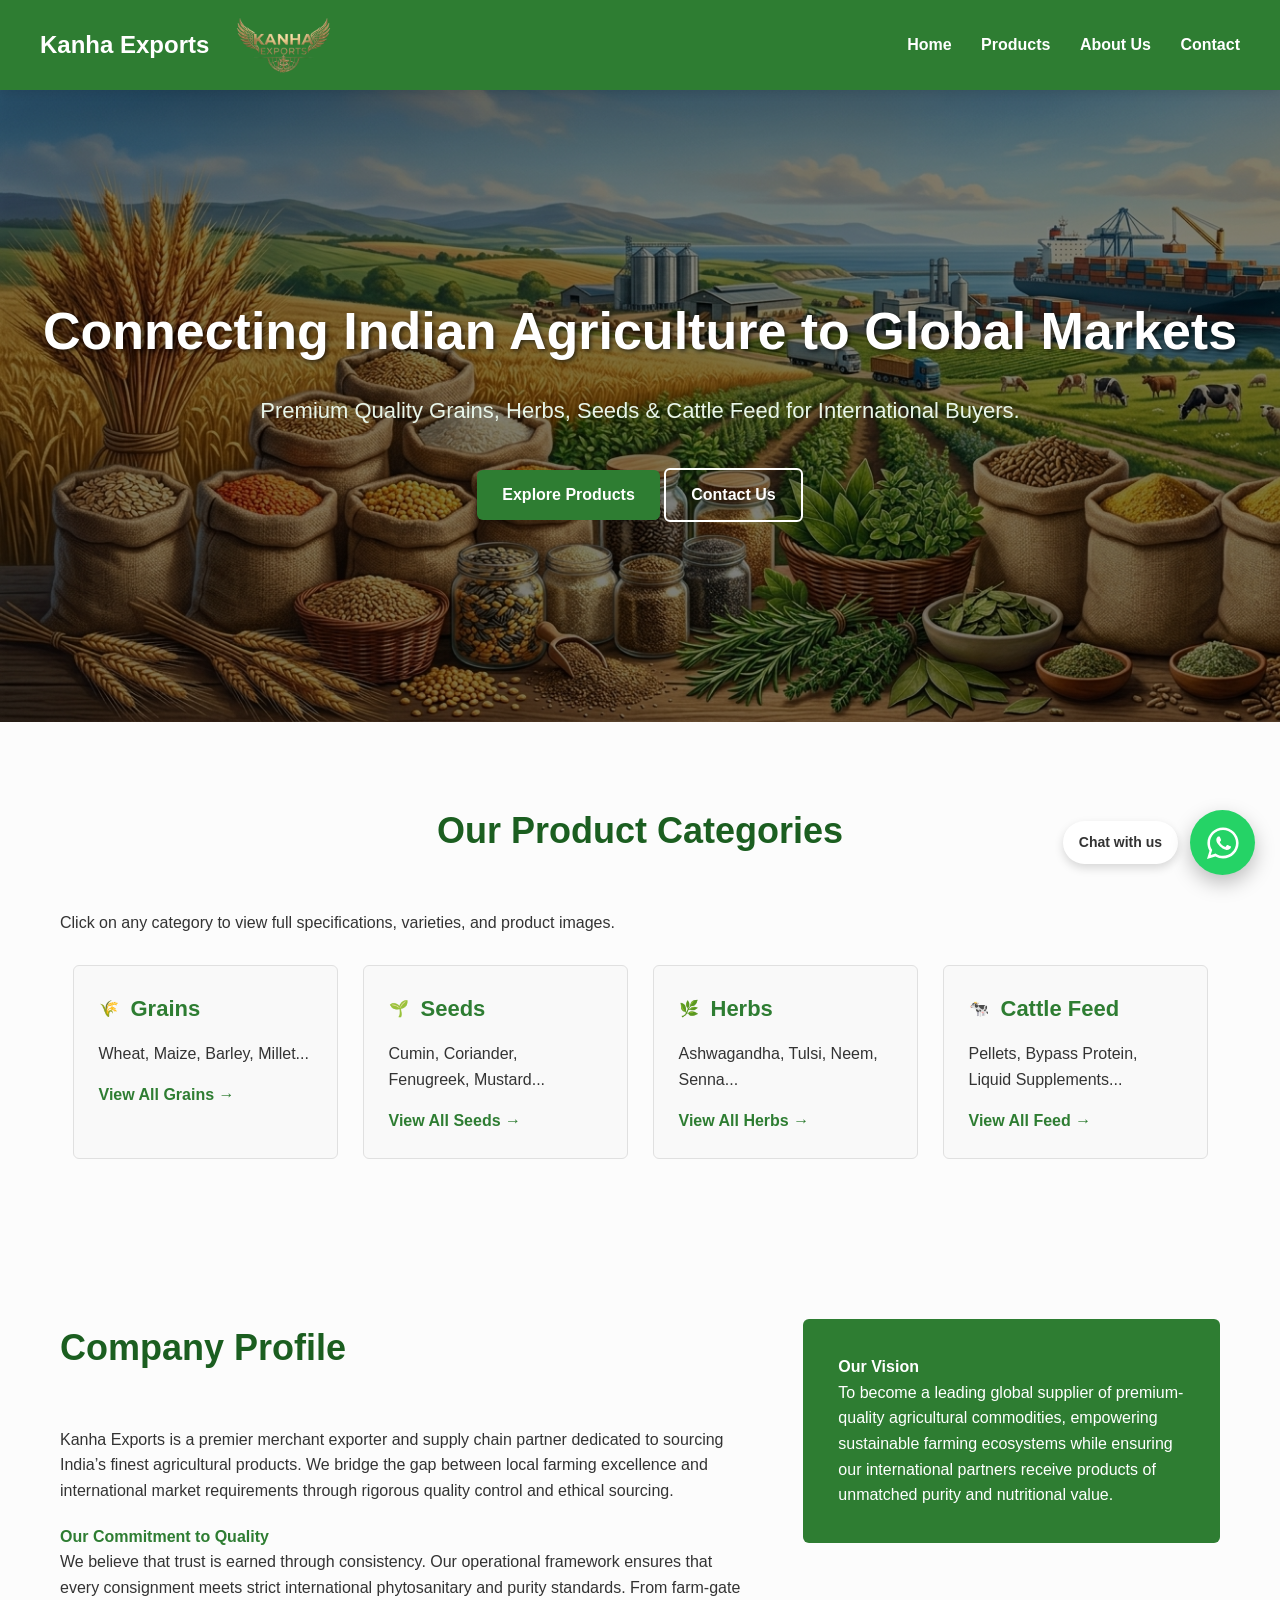
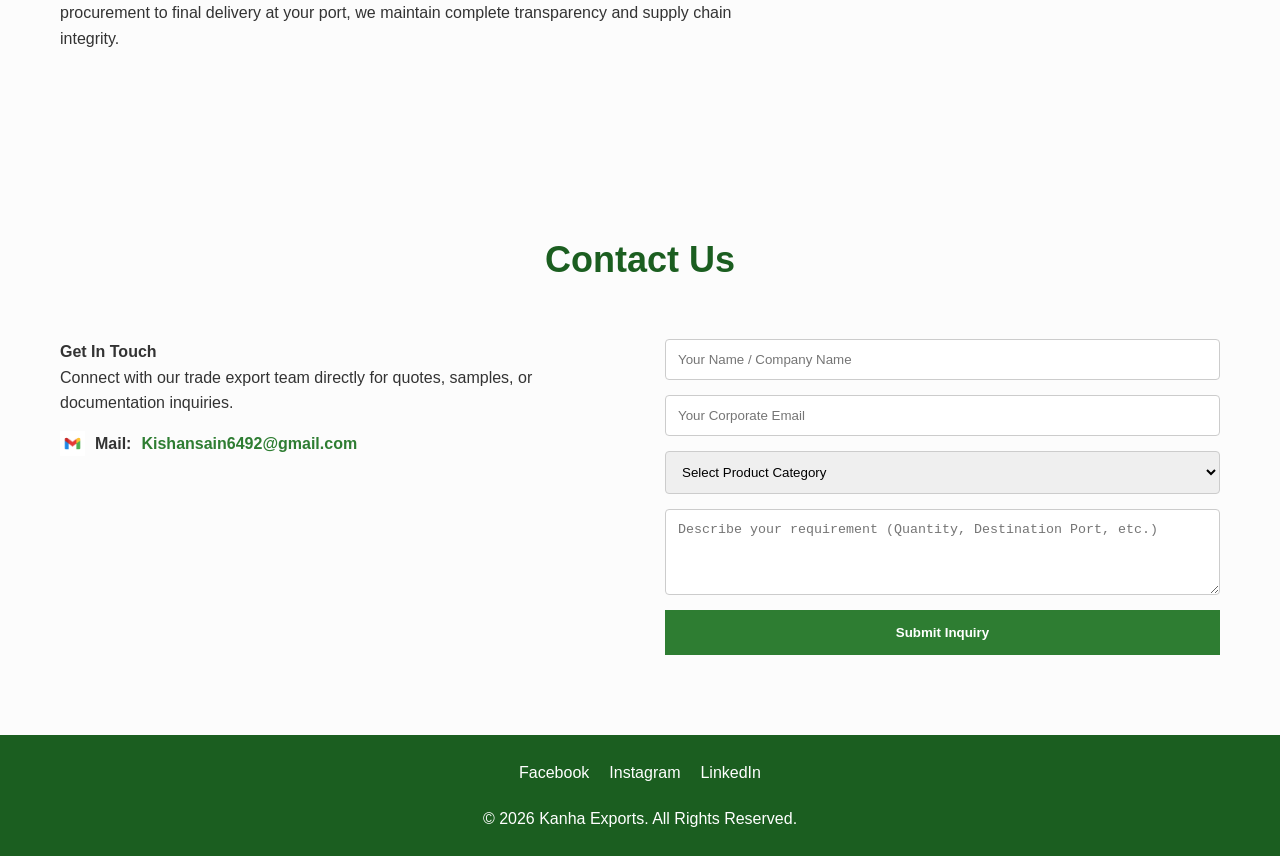
==== commit c94765d7: "Remove WhatsApp contact section and update layout" ====
--- a/index.html
+++ b/index.html
@@ -114,14 +114,7 @@
                 <h4>Get In Touch</h4>
                 <p>Connect with our trade export team directly for quotes, samples, or documentation inquiries.</p>
 
-                <div class="info-link" style="display:flex;align-items:center;gap:10px;margin-top:15px;">
-                    <img src="image/whatsapp.png" alt="WhatsApp" style="height:25px;">
-                    <strong>WhatsApp:</strong> 
-                    <a href="https://wa.me/917742439721" target="_blank"
-                       style="color:#2E7D32;text-decoration:none;font-weight:bold;">
-                        +91 7742439721
-                    </a>
-                </div>
+                
 
                 <div class="info-link" style="display:flex;align-items:center;gap:10px;margin-top:15px;">
                     <img src="image/email.png" alt="email" style="height:25px;">
